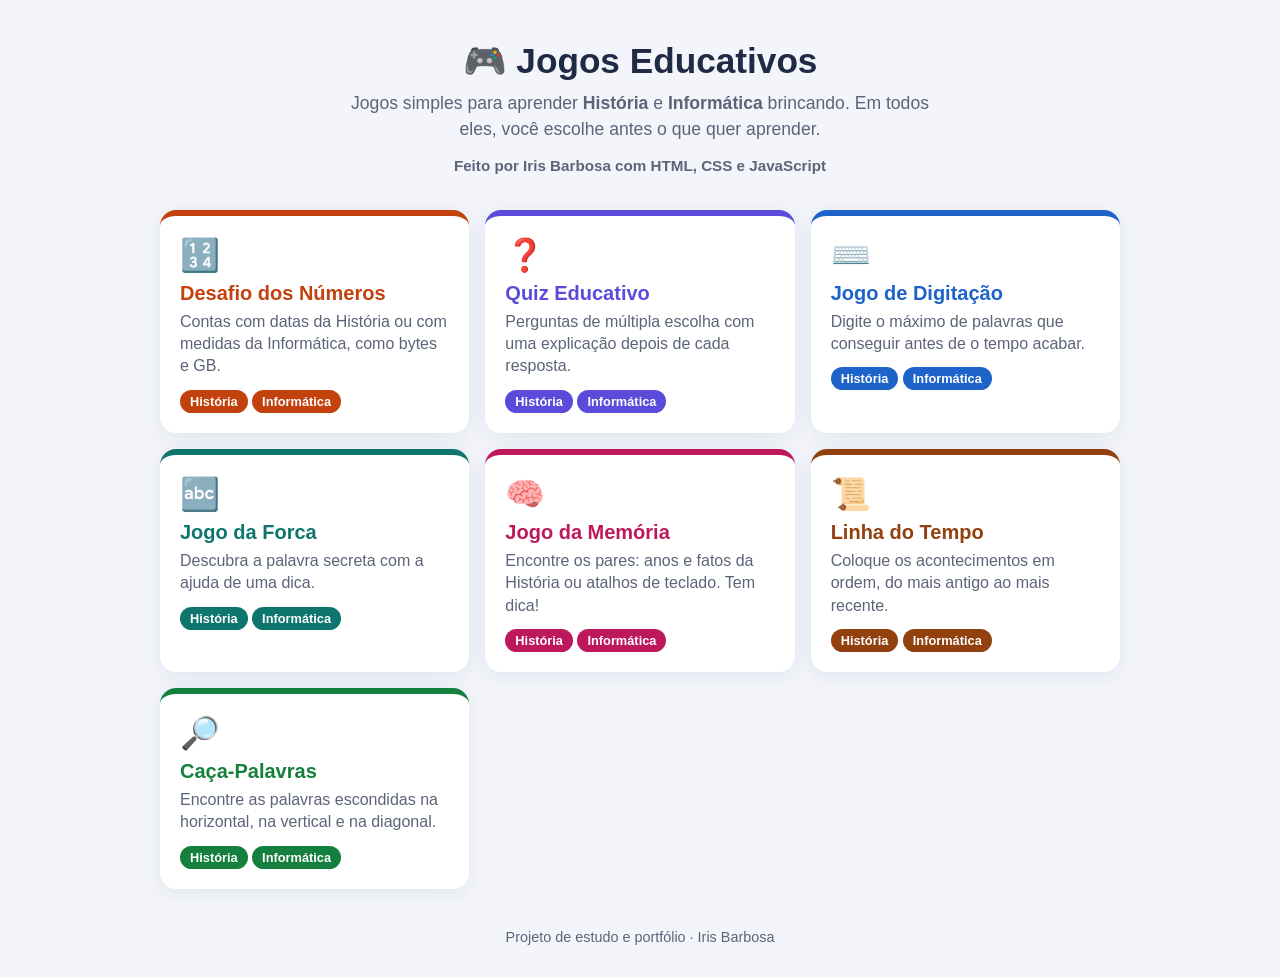
==== index.html @ 7a4199e0 "primeira versão dos jogos educativos" ====
<!DOCTYPE html>
<html lang="pt-BR">
<head>
  <meta charset="UTF-8">
  <meta name="viewport" content="width=device-width, initial-scale=1.0">
  <title>Jogos Educativos</title>
  <link rel="stylesheet" href="style.css">
</head>
<body>
  <header class="cabecalho">
    <h1>🎮 Jogos Educativos</h1>
    <p>Jogos simples para aprender <strong>História</strong> e <strong>Informática</strong> brincando. Em todos eles, você escolhe antes o que quer aprender.</p>
    <p class="autora">Feito por Iris Barbosa com HTML, CSS e JavaScript</p>
  </header>

  <!-- Cada cartão é um link para um jogo. A cor de cada um fica na variável --cor -->
  <main class="jogos">
    <a class="jogo" href="desafio-dos-numeros/index.html" style="--cor: #c2410c">
      <span class="icone">🔢</span>
      <h2>Desafio dos Números</h2>
      <p>Contas com datas da História ou com medidas da Informática, como bytes e GB.</p>
      <span class="etiqueta">História</span>
      <span class="etiqueta">Informática</span>
    </a>

    <a class="jogo" href="quiz/index.html" style="--cor: #5b4bdb">
      <span class="icone">❓</span>
      <h2>Quiz Educativo</h2>
      <p>Perguntas de múltipla escolha com uma explicação depois de cada resposta.</p>
      <span class="etiqueta">História</span>
      <span class="etiqueta">Informática</span>
    </a>

    <a class="jogo" href="digitacao/index.html" style="--cor: #1d63c9">
      <span class="icone">⌨️</span>
      <h2>Jogo de Digitação</h2>
      <p>Digite o máximo de palavras que conseguir antes de o tempo acabar.</p>
      <span class="etiqueta">História</span>
      <span class="etiqueta">Informática</span>
    </a>

    <a class="jogo" href="forca/index.html" style="--cor: #0f766e">
      <span class="icone">🔤</span>
      <h2>Jogo da Forca</h2>
      <p>Descubra a palavra secreta com a ajuda de uma dica.</p>
      <span class="etiqueta">História</span>
      <span class="etiqueta">Informática</span>
    </a>

    <a class="jogo" href="memoria/index.html" style="--cor: #be185d">
      <span class="icone">🧠</span>
      <h2>Jogo da Memória</h2>
      <p>Encontre os pares: anos e fatos da História ou atalhos de teclado. Tem dica!</p>
      <span class="etiqueta">História</span>
      <span class="etiqueta">Informática</span>
    </a>

    <a class="jogo" href="linha-do-tempo/index.html" style="--cor: #92400e">
      <span class="icone">📜</span>
      <h2>Linha do Tempo</h2>
      <p>Coloque os acontecimentos em ordem, do mais antigo ao mais recente.</p>
      <span class="etiqueta">História</span>
      <span class="etiqueta">Informática</span>
    </a>

    <a class="jogo" href="caca-palavras/index.html" style="--cor: #15803d">
      <span class="icone">🔎</span>
      <h2>Caça-Palavras</h2>
      <p>Encontre as palavras escondidas na horizontal, na vertical e na diagonal.</p>
      <span class="etiqueta">História</span>
      <span class="etiqueta">Informática</span>
    </a>
  </main>

  <footer>Projeto de estudo e portfólio · Iris Barbosa</footer>
</body>
</html>
---- style.css ----
/* =====================================================
   CORES DO MENU
   ===================================================== */
:root {
  --cor-fundo: #f3f5fb;
  --cor-cartao: #ffffff;
  --cor-texto: #1f2a44;
  --cor-texto-suave: #5b6478;
}

* {
  box-sizing: border-box;
}

body {
  margin: 0;
  padding: 16px;
  font-family: "Segoe UI", Arial, sans-serif;
  background: var(--cor-fundo);
  color: var(--cor-texto);
}

/* =====================================================
   CABEÇALHO
   ===================================================== */
.cabecalho {
  max-width: 960px;
  margin: 24px auto 32px;
  text-align: center;
}

.cabecalho h1 {
  margin: 0 0 8px;
  font-size: 2.2rem;
}

.cabecalho p {
  max-width: 600px;
  margin: 0 auto;
  color: var(--cor-texto-suave);
  font-size: 1.1rem;
  line-height: 1.5;
}

.cabecalho .autora {
  margin-top: 12px;
  font-size: 0.95rem;
  font-weight: 600;
}

/* =====================================================
   CARTÕES DOS JOGOS
   A grade se ajusta sozinha: 1 coluna no celular,
   2 ou 3 colunas em telas maiores.
   ===================================================== */
.jogos {
  display: grid;
  grid-template-columns: repeat(auto-fill, minmax(260px, 1fr));
  gap: 16px;
  max-width: 960px;
  margin: 0 auto;
}

.jogo {
  display: block;
  padding: 20px;
  border-top: 6px solid var(--cor);
  border-radius: 16px;
  background: var(--cor-cartao);
  color: inherit;
  text-decoration: none;
  box-shadow: 0 4px 20px rgba(31, 42, 68, 0.08);
  transition: transform 0.2s, box-shadow 0.2s;
}

/* Quando o mouse passa por cima, o cartão "sobe" um pouquinho */
.jogo:hover {
  transform: translateY(-4px);
  box-shadow: 0 8px 28px rgba(31, 42, 68, 0.14);
}

.icone {
  font-size: 2rem;
}

.jogo h2 {
  margin: 8px 0 6px;
  color: var(--cor);
  font-size: 1.25rem;
}

.jogo p {
  margin: 0 0 12px;
  color: var(--cor-texto-suave);
  line-height: 1.4;
}

.etiqueta {
  display: inline-block;
  padding: 4px 10px;
  border-radius: 999px;
  background: var(--cor);
  color: #ffffff;
  font-size: 0.8rem;
  font-weight: 600;
}

footer {
  margin: 40px 0 16px;
  color: var(--cor-texto-suave);
  font-size: 0.9rem;
  text-align: center;
}
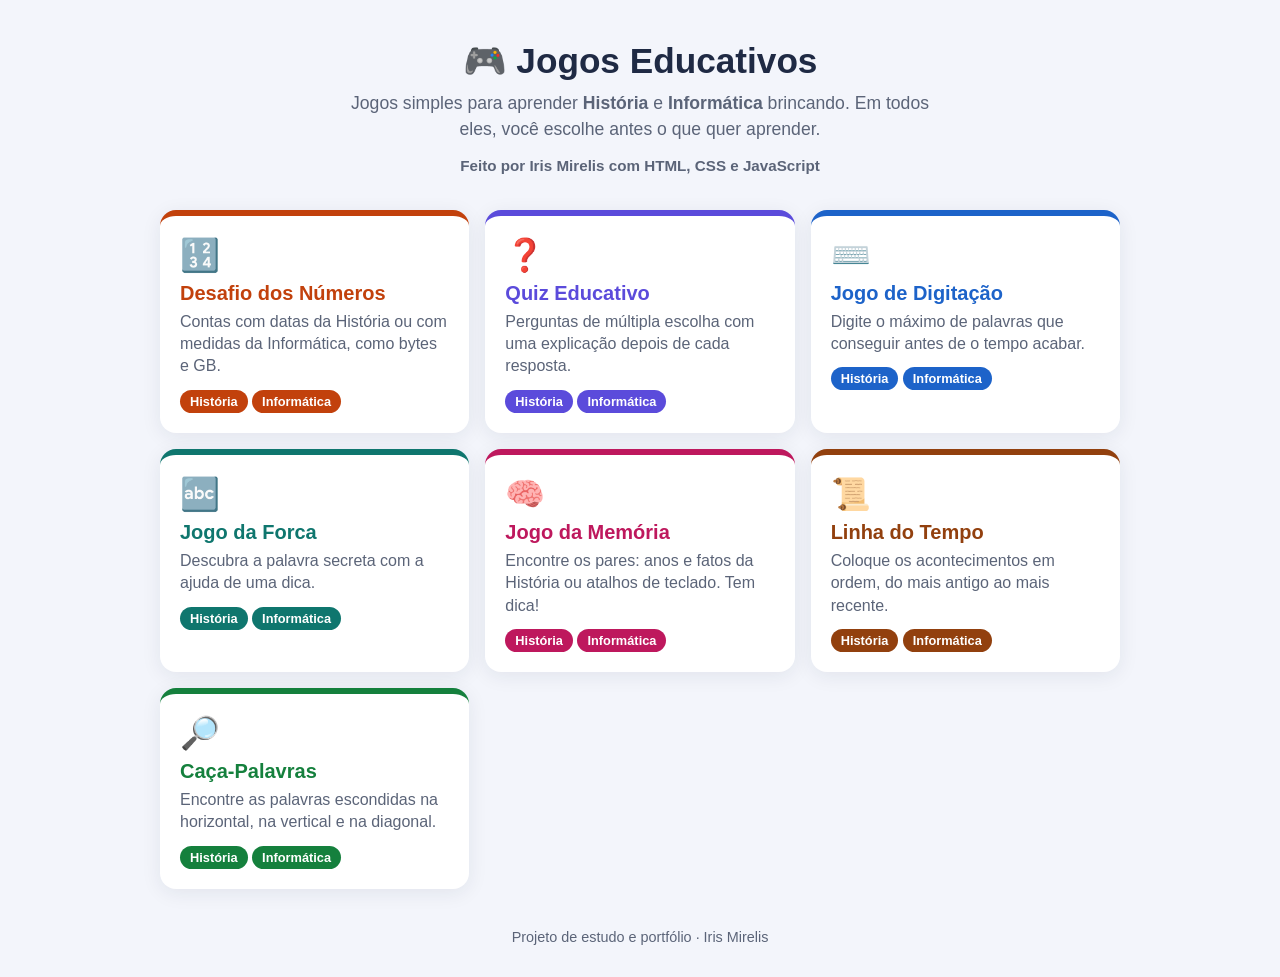
==== commit 35b5539b: "troca o nome para Iris Mirelis e atualiza o print do menu" ====
--- a/index.html
+++ b/index.html
@@ -4,13 +4,21 @@
   <meta charset="UTF-8">
   <meta name="viewport" content="width=device-width, initial-scale=1.0">
   <title>Jogos Educativos</title>
+  <!-- aparece quando o link é compartilhado (LinkedIn, WhatsApp...) -->
+  <meta name="description" content="7 jogos para aprender História e Informática brincando: quiz, memória, forca, caça-palavras, linha do tempo e mais.">
+  <meta property="og:title" content="Jogos Educativos">
+  <meta property="og:description" content="7 jogos para aprender História e Informática brincando: quiz, memória, forca, caça-palavras, linha do tempo e mais.">
+  <meta property="og:image" content="https://irismirelis.github.io/jogos-educativos/capa.png">
+  <meta property="og:url" content="https://irismirelis.github.io/jogos-educativos/">
+  <meta property="og:type" content="website">
+  <meta name="twitter:card" content="summary_large_image">
   <link rel="stylesheet" href="style.css">
 </head>
 <body>
   <header class="cabecalho">
     <h1>🎮 Jogos Educativos</h1>
     <p>Jogos simples para aprender <strong>História</strong> e <strong>Informática</strong> brincando. Em todos eles, você escolhe antes o que quer aprender.</p>
-    <p class="autora">Feito por Iris Barbosa com HTML, CSS e JavaScript</p>
+    <p class="autora">Feito por Iris Mirelis com HTML, CSS e JavaScript</p>
   </header>
 
   <!-- Cada cartão é um link para um jogo. A cor de cada um fica na variável --cor -->
@@ -72,6 +80,6 @@
     </a>
   </main>
 
-  <footer>Projeto de estudo e portfólio · Iris Barbosa</footer>
+  <footer>Projeto de estudo e portfólio · Iris Mirelis</footer>
 </body>
 </html>
